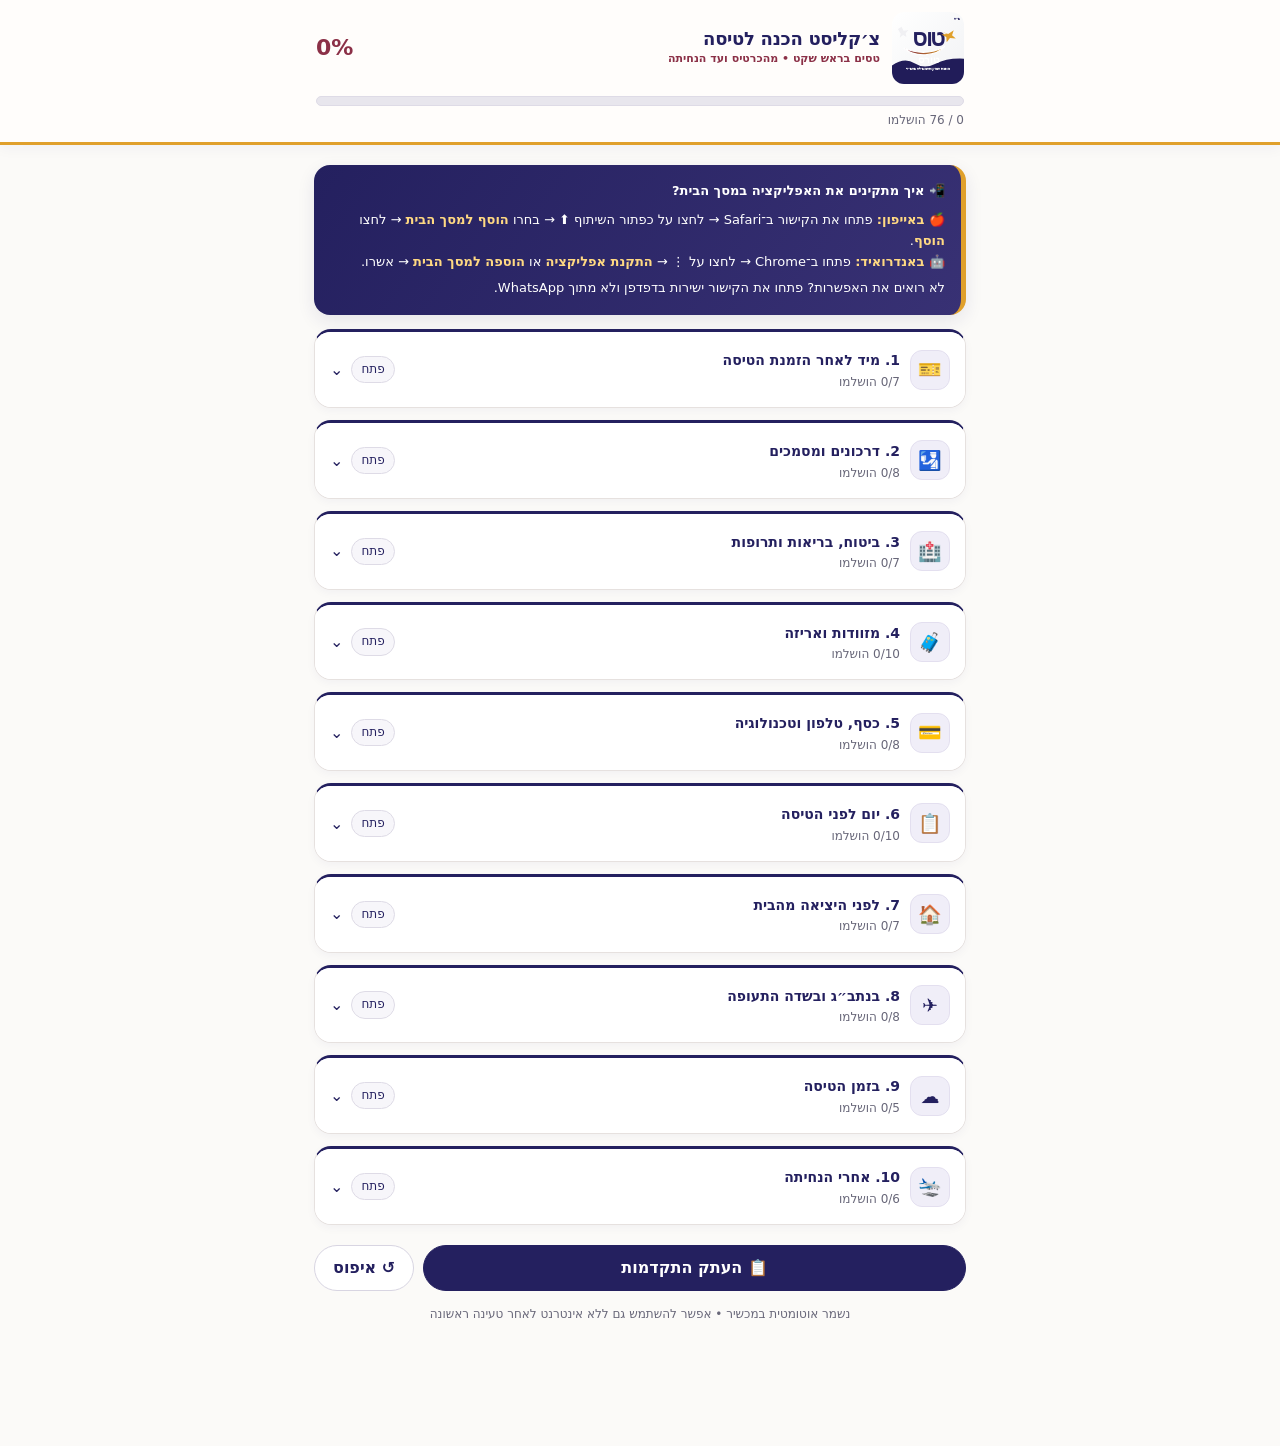
==== flight-checklist/index.html @ acd809dc "Refresh branding asset references in app header" ====
<!doctype html>
<html lang="he" dir="rtl">
<head>
<meta charset="UTF-8">
<meta name="viewport" content="width=device-width,initial-scale=1,viewport-fit=cover">
<meta name="theme-color" content="#24205f">
<meta name="apple-mobile-web-app-capable" content="yes">
<meta name="apple-mobile-web-app-title" content="צ׳קליסט טיסה">
<link rel="manifest" href="./manifest.json">
<link rel="icon" href="./icon.svg?v=4" type="image/svg+xml">
<link rel="apple-touch-icon" href="./icon.svg?v=4">
<title>צ׳קליסט הכנה לטיסה ✈️</title>
<style>:root{color-scheme:light;--navy:#24205f;--navy2:#30296f;--wine:#8b3047;--gold:#e0a02b;--paper:#fbfaf8;--white:#fff;--line:#e6e1df;--muted:#686779}
*{box-sizing:border-box;-webkit-tap-highlight-color:transparent}body{margin:0;background:var(--paper);color:var(--navy);font-family:system-ui,-apple-system,"Rubik",Arial,sans-serif;line-height:1.6}button{font:inherit;cursor:pointer}
.sticky{position:sticky;top:0;z-index:5;background:#fffdfbf2;backdrop-filter:blur(14px);border-bottom:3px solid var(--gold);box-shadow:0 3px 14px #24205f0c}
.wrap{max-width:680px;margin:auto;padding:16px 14px 110px}.top{max-width:680px;margin:auto;padding:12px 16px}
.brand{display:flex;align-items:center;gap:12px}.brandmark{width:64px;height:64px;object-fit:contain;border-radius:12px;flex-shrink:0}.brandcopy{min-width:0}.brandcopy strong{display:block;font-size:18px;line-height:1.25;font-weight:900;letter-spacing:-.3px}.brandcopy .tagline{font-size:11px;font-weight:700;color:var(--wine)}
.progress{height:10px;border-radius:99px;background:#e8e6ed;overflow:hidden;margin-top:12px;border:1px solid #dedbe6}.fill{height:100%;width:0;background:linear-gradient(90deg,var(--wine),var(--gold));transition:width .25s}
.muted{color:var(--muted);font-size:12px}.card{background:var(--white);border:1px solid var(--line);border-radius:17px;overflow:hidden;margin:0 0 12px;box-shadow:0 3px 10px #24205f0a;border-top:3px solid var(--navy)}
.head{display:flex;align-items:center;justify-content:space-between;gap:8px;width:100%;border:0;background:white;padding:15px;text-align:right;color:var(--navy)}
.section-title{display:flex;align-items:center;gap:10px}.emoji{display:grid;place-items:center;flex-shrink:0;width:40px;height:40px;border-radius:12px;background:#f0eef8;border:1px solid #e3dfef;font-size:19px;color:var(--navy)}
.badge{font-size:12px;white-space:nowrap;border:1px solid #dedbe6;background:#f7f6fa;padding:3px 9px;border-radius:99px;color:var(--navy)}.badge.done{background:#f8edda;border-color:#e7c47e;color:#684718}
.item{display:flex;align-items:flex-start;gap:12px;padding:13px 15px;border-top:1px solid #f3f0ee;background:white;cursor:pointer}.item.checked{background:#faf5f3}.item.checked .txt{text-decoration:line-through;color:#797687}
.check{width:25px;height:25px;border:2px solid #a6a2b7;border-radius:8px;display:grid;place-items:center;flex-shrink:0;color:white;margin-top:1px}.checked .check{background:var(--navy);border-color:var(--gold)}
.actions{display:flex;gap:9px;margin-top:20px}.btn{min-height:46px;border-radius:999px;border:1px solid #d8d5e2;background:white;padding:0 18px;font-weight:700;color:var(--navy)}.primary{background:var(--navy);color:white;border-color:var(--navy)}.actions .primary{flex:1}
.hint{background:linear-gradient(125deg,var(--navy),#383174);color:white;padding:16px;border-radius:16px;margin-bottom:14px;font-size:13px;border-right:5px solid var(--gold);box-shadow:0 6px 18px #24205f18}.hint b{color:#ffd982}
#toast{position:fixed;bottom:20px;left:50%;transform:translateX(-50%);background:var(--navy);color:white;padding:11px 18px;border-radius:99px;opacity:0;pointer-events:none;transition:opacity .2s;z-index:30;max-width:90vw}
.modal{display:none;position:fixed;inset:0;z-index:20;background:#17143e77;align-items:center;justify-content:center;padding:20px}.modal>div{background:white;border-radius:20px;padding:22px;width:100%;max-width:350px;color:var(--navy)}
@media(min-width:600px){.wrap{padding-top:20px}.brandmark{width:72px;height:72px}}</style>
</head>
<body>
<header class="sticky"><div class="top">
<div style="display:flex;align-items:center;justify-content:space-between;gap:12px"><div class="brand"><img class="brandmark" src="./icon.svg?v=4" alt="לוגו טוס טורס"><div class="brandcopy"><strong>צ׳קליסט הכנה לטיסה</strong><div class="tagline">טסים בראש שקט • מהכרטיס ועד הנחיתה</div></div></div><strong id="percent" style="font-size:22px;color:var(--wine)">0%</strong></div>
<div class="progress"><div id="fill" class="fill"></div></div><div id="count" class="muted" style="margin-top:5px">0 / 76 הושלמו</div>
</div></header>
<main class="wrap">
<div id="installHint" class="hint"><strong>📲 איך מתקינים את האפליקציה במסך הבית?</strong><div style="margin-top:8px"><b>🍎 באייפון:</b> פתחו את הקישור ב־Safari → לחצו על כפתור השיתוף ⬆️ → בחרו <b>הוסף למסך הבית</b> → לחצו <b>הוסף</b>.<br><b>🤖 באנדרואיד:</b> פתחו ב־Chrome → לחצו על ⋮ → <b>התקנת אפליקציה</b> או <b>הוספה למסך הבית</b> → אשרו.<br><span style="display:block;margin-top:6px">לא רואים את האפשרות? פתחו את הקישור ישירות בדפדפן ולא מתוך WhatsApp.</span></div></div>
<div id="list"></div>
<div class="actions"><button class="btn primary" id="share">📋 העתק התקדמות</button><button class="btn" id="reset">↺ איפוס</button></div>
<p class="muted" style="text-align:center;margin-top:14px">נשמר אוטומטית במכשיר • אפשר להשתמש גם ללא אינטרנט לאחר טעינה ראשונה</p>
</main>
<div id="resetModal" class="modal"><div><div style="font-size:22px">🗑️</div><strong style="font-size:18px">לאפס את כל הצ׳קליסט?</strong><p class="muted">כל הסימונים יימחקו מהמכשיר הזה.</p><div class="actions"><button class="btn" id="confirmReset" style="flex:1;background:#fee2e2">כן, אפס הכל</button><button class="btn" id="cancelReset" style="flex:1">ביטול</button></div></div></div>
<div id="celebrate" class="modal"><div style="text-align:center"><div style="font-size:44px">🛫</div><strong style="font-size:22px">מוכנים להמראה! ✈️</strong><p>סיימתם את כל המשימות!</p><button class="btn primary" id="closeCelebrate" style="width:100%">יאללה טסים!</button></div></div>
<div id="toast" role="status" aria-live="polite"></div>
<script>
const SECTIONS=[
{t:"מיד לאחר הזמנת הטיסה",icon:"🎫",items:["לשמור את אישור הזמנת הטיסה","לבדוק תאריך, שעות יציאה וחזרה","לבדוק שהשם בכרטיס זהה לשם בדרכון","לשמור מספר הזמנה ופרטי חברת התעופה","לבדוק אם הטיסה ישירה או עם קונקשן","להזמין מלון ולשמור את אישור ההזמנה","לתכנן הגעה לשדה התעופה וחזרה ממנו"]},
{t:"דרכונים ומסמכים",icon:"🛂",items:["לבדוק שלכל נוסע יש דרכון בתוקף","לבדוק את תוקף הדרכון הנדרש במדינת היעד","לבדוק צורך בוויזה או באישור כניסה אלקטרוני","לבדוק דרישות כניסה ומסמכים מיוחדים במדינת היעד","לצלם את הדרכונים ולשמור עותק מאובטח","לשמור כרטיסי טיסה וכרטיסי עלייה למטוס","לשמור אישורי מלון, העברות וכרטיסים לאטרקציות","להכין מסמכים נדרשים לילדים אם רלוונטי"]},
{t:"ביטוח, בריאות ותרופות",icon:"🏥",items:["לרכוש ביטוח נסיעות מתאים לכל הנוסעים","לבדוק כיסוי רפואי, כבודה וביטול או קיצור נסיעה","לבדוק צורך בחיסונים או בהיערכות רפואית מיוחדת","לארוז תרופות קבועות בכבודת היד","לבדוק אם מותר להכניס את התרופות למדינת היעד","להצטייד במרשמים או במסמכים רפואיים לפי הצורך","לשמור את מספר מוקד החירום של חברת הביטוח"]},
{t:"מזוודות ואריזה",icon:"🧳",items:["לבדוק את משקל וגודל המזוודה המותר","לבדוק אם הכרטיס כולל מזוודה לבטן המטוס","לבדוק את מגבלות כבודת היד והתיק האישי","לארוז בגדים לפי מזג האוויר ומשך השהייה","לארוז נעליים, לבנים ובגדי שינה","לארוז כלי רחצה ומוצרי היגיינה","לארוז מטען לטלפון ולמכשירים נוספים","לבדוק מגבלות על נוזלים וחפצים אסורים בכבודת היד","לשים תג זיהוי על המזוודה","להשאיר מקום לקניות ולמזכרות"]},
{t:"כסף, טלפון וטכנולוגיה",icon:"💳",items:["לוודא שכרטיס האשראי מתאים לשימוש בחו״ל","לבדוק עמלות משיכת מזומן והמרת מטבע","להכין מעט מזומן במטבע המתאים","להפעיל חבילת גלישה או eSIM לפי הצורך","להוריד מפות ומסמכים לשימוש ללא אינטרנט","לשמור כתובות ומספרי טלפון חשובים","לבדוק צורך במתאם חשמל","לבדוק שהטלפון והסוללה הניידת טעונים"]},
{t:"יום לפני הטיסה",icon:"📋",items:["לבצע צ׳ק-אין באינטרנט אם אפשר","לבחור מושבים ולבדוק הקצאת מושבים למשפחה","להוריד או להדפיס כרטיסי עלייה למטוס","לבדוק שוב את שעת הטיסה והטרמינל","לבדוק עדכונים והודעות מחברת התעופה","לשקול ולסגור את המזוודות","להכין תיק יד עם דרכונים, כסף, תרופות ומטען","להזמין מונית או לוודא הסעה וחניה","להטעין את כל המכשירים","לבדוק את מזג האוויר ביעד"]},
{t:"לפני היציאה מהבית",icon:"🏠",items:["לוודא שכל הדרכונים נמצאים בתיק היד","לוודא שהטלפונים והארנקים איתכם","לכבות מכשירים מיותרים ולבדוק חלונות ודלתות","לבדוק מים, חשמל ומכשירים לפי הצורך","לסדר אוכל מתכלה ואשפה","לוודא שיש מי שיטפל בדואר, בצמחים או בבעלי חיים","לצאת בזמן עם מרווח לעומסי תנועה"]},
{t:"בנתב״ג ובשדה התעופה",icon:"✈️",items:["להגיע בזמן בהתאם להנחיות השדה וחברת התעופה","לעבור את הבידוק הביטחוני","למסור מזוודות ולקבל אישור מסירה","לעבור ביקורת דרכונים לפי הצורך","לעבור בידוק ביטחוני ולבדוק שלא נשכח דבר במגשים","לבדוק את מספר השער ושעת העלייה למטוס","להיות ליד השער בזמן","לוודא שהדרכון וכרטיס העלייה למטוס זמינים"]},
{t:"בזמן הטיסה",icon:"☁️",items:["לשמור את הדרכון והמסמכים במקום בטוח","לשתות מים ולהתארגן לטיסה נוחה","לשמור על התרופות הנחוצות בהישג יד","לבדוק פרטי הגעה והסעה ביעד","לבדוק את כללי המכס והצהרת המוצרים אם רלוונטי"]},
{t:"אחרי הנחיתה",icon:"🛬",items:["לעבור ביקורת גבולות","לאסוף את המזוודות ולבדוק שלא הוחלפו","לעבור במכס ולדווח לפי הדרישות","להפעיל את חבילת הגלישה המקומית","ליצור קשר עם הנהג או עם מקום הלינה","לשמור קבלות ומסמכים חשובים עד סוף הנסיעה"]}
];
const KEY='flight-checklist-v1';
let state={checked:{},open:{}};
try{const old=JSON.parse(localStorage.getItem(KEY)||'null');if(old&&typeof old==='object')state={checked:old.checked||{},open:old.open||{}}}catch{}
const total=()=>SECTIONS.reduce((n,s)=>n+s.items.length,0);
const done=()=>Object.values(state.checked).filter(Boolean).length;
function save(){try{localStorage.setItem(KEY,JSON.stringify(state))}catch{}}
function toast(s){const el=document.getElementById('toast');el.textContent=s;el.style.opacity='1';clearTimeout(toast.timer);toast.timer=setTimeout(()=>el.style.opacity='0',2600)}
function update(){const n=done(),p=Math.round(n/total()*100);document.getElementById('percent').textContent=p+'%';document.getElementById('fill').style.width=p+'%';document.getElementById('count').textContent=n+' / '+total()+' הושלמו';}
function render(){const root=document.getElementById('list');root.replaceChildren();SECTIONS.forEach((s,si)=>{const n=s.items.filter((_,ii)=>state.checked[si+'-'+ii]).length,complete=n===s.items.length,open=!!state.open[si];const card=document.createElement('section');card.className='card';const head=document.createElement('button');head.className='head';head.setAttribute('aria-expanded',String(open));const left=document.createElement('div');left.className='section-title';const emoji=document.createElement('div');emoji.className='emoji';emoji.textContent=complete?'✓':s.icon;if(complete){emoji.style.background='#dcfce7';emoji.style.color='#166534'}const title=document.createElement('div');const t=document.createElement('strong');t.style.fontSize='14px';t.textContent=(si+1)+'. '+s.t;const sub=document.createElement('div');sub.className='muted';sub.textContent=n+'/'+s.items.length+' הושלמו';title.append(t,sub);left.append(emoji,title);const right=document.createElement('div');right.style.display='flex';right.style.alignItems='center';right.style.gap='8px';const badge=document.createElement('span');badge.className='badge'+(complete?' done':'');badge.textContent=complete?'הושלם ✓':n?n+'/'+s.items.length:'פתח';const arrow=document.createElement('span');arrow.textContent=open?'⌃':'⌄';right.append(badge,arrow);head.append(left,right);head.addEventListener('click',()=>{state.open[si]=!state.open[si];save();render()});card.append(head);if(open){s.items.forEach((txt,ii)=>{const key=si+'-'+ii,checked=!!state.checked[key];const label=document.createElement('label');label.className='item'+(checked?' checked':'');const box=document.createElement('span');box.className='check';box.textContent=checked?'✓':'';const span=document.createElement('span');span.className='txt';span.style.fontSize='14.5px';span.textContent=txt;label.append(box,span);label.addEventListener('click',e=>{e.preventDefault();state.checked[key]=!state.checked[key];save();render();update();if(done()===total()){document.getElementById('celebrate').style.display='flex'}});card.append(label)})}root.append(card)});update()}
document.getElementById('reset').addEventListener('click',()=>document.getElementById('resetModal').style.display='flex');
document.getElementById('cancelReset').addEventListener('click',()=>document.getElementById('resetModal').style.display='none');
document.getElementById('confirmReset').addEventListener('click',()=>{state={checked:{},open:{}};save();render();document.getElementById('resetModal').style.display='none';toast('הצ׳קליסט אופס')});
document.getElementById('closeCelebrate').addEventListener('click',()=>document.getElementById('celebrate').style.display='none');
document.getElementById('share').addEventListener('click',async()=>{let text='✈️ צ׳קליסט טיסה: '+Math.round(done()/total()*100)+'% הושלם ('+done()+'/'+total()+')\n\n';SECTIONS.forEach((s,si)=>{const n=s.items.filter((_,ii)=>state.checked[si+'-'+ii]).length;text+=s.icon+' '+s.t+': '+n+'/'+s.items.length+'\n'});try{if(navigator.share){await navigator.share({title:'התקדמות צ׳קליסט טיסה',text});return}await navigator.clipboard.writeText(text);toast('ההתקדמות הועתקה 📋')}catch{const ta=document.createElement('textarea');ta.value=text;document.body.append(ta);ta.select();try{document.execCommand('copy');toast('ההתקדמות הועתקה 📋')}catch{prompt('העתיקו את ההתקדמות:',text)}ta.remove()}});
if('serviceWorker' in navigator && location.protocol.startsWith('http'))window.addEventListener('load',()=>navigator.serviceWorker.register('./sw.js').catch(()=>{}));
document.getElementById('installHint').style.display=window.matchMedia('(display-mode: standalone)').matches?'none':'block';
render();
</script>
</body></html>
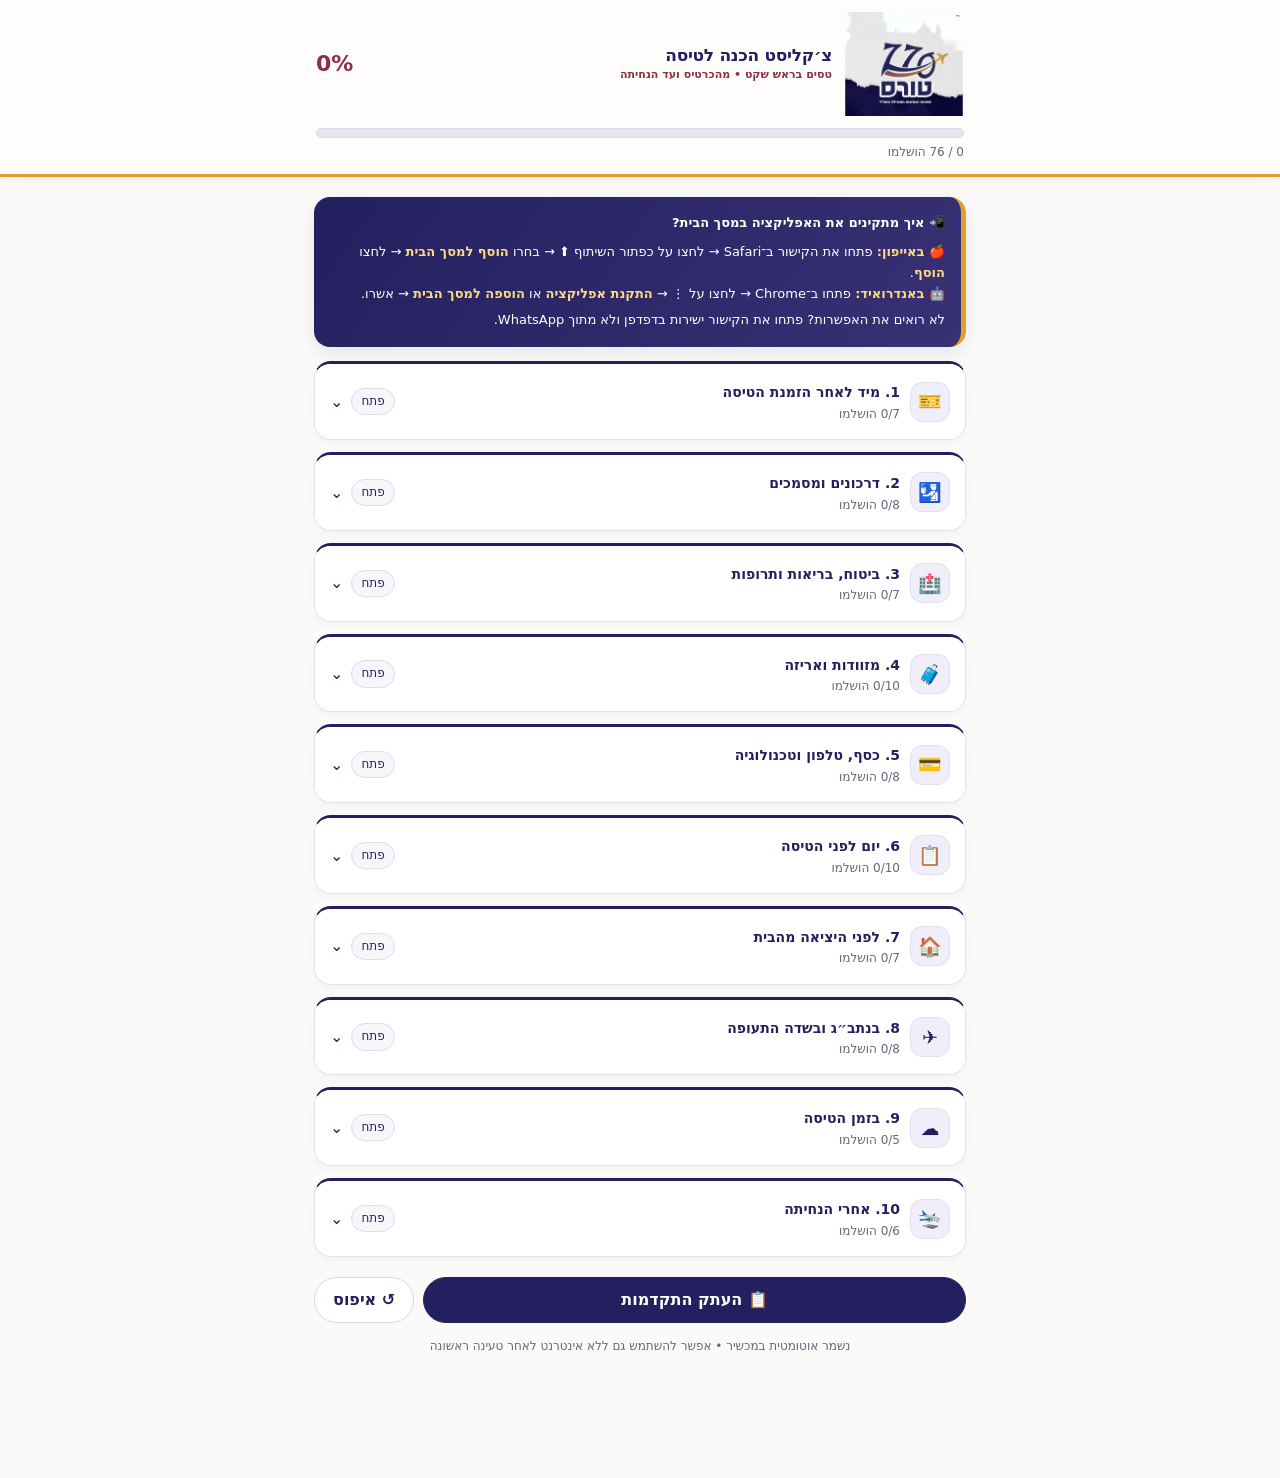
==== commit ba85065a: "Feature original 770 Tours logo prominently in clean app header" ====
--- a/flight-checklist/index.html
+++ b/flight-checklist/index.html
@@ -14,7 +14,7 @@
 *{box-sizing:border-box;-webkit-tap-highlight-color:transparent}body{margin:0;background:var(--paper);color:var(--navy);font-family:system-ui,-apple-system,"Rubik",Arial,sans-serif;line-height:1.6}button{font:inherit;cursor:pointer}
 .sticky{position:sticky;top:0;z-index:5;background:#fffdfbf2;backdrop-filter:blur(14px);border-bottom:3px solid var(--gold);box-shadow:0 3px 14px #24205f0c}
 .wrap{max-width:680px;margin:auto;padding:16px 14px 110px}.top{max-width:680px;margin:auto;padding:12px 16px}
-.brand{display:flex;align-items:center;gap:12px}.brandmark{width:64px;height:64px;object-fit:contain;border-radius:12px;flex-shrink:0}.brandcopy{min-width:0}.brandcopy strong{display:block;font-size:18px;line-height:1.25;font-weight:900;letter-spacing:-.3px}.brandcopy .tagline{font-size:11px;font-weight:700;color:var(--wine)}
+.brand{display:flex;align-items:center;gap:12px}.brandmark{width:108px;height:96px;object-fit:contain;border-radius:0;flex-shrink:0}.brandcopy{min-width:0}.brandcopy strong{display:block;font-size:17px;line-height:1.25;font-weight:850;letter-spacing:-.3px}.brandcopy .tagline{font-size:11px;font-weight:700;color:var(--wine)}
 .progress{height:10px;border-radius:99px;background:#e8e6ed;overflow:hidden;margin-top:12px;border:1px solid #dedbe6}.fill{height:100%;width:0;background:linear-gradient(90deg,var(--wine),var(--gold));transition:width .25s}
 .muted{color:var(--muted);font-size:12px}.card{background:var(--white);border:1px solid var(--line);border-radius:17px;overflow:hidden;margin:0 0 12px;box-shadow:0 3px 10px #24205f0a;border-top:3px solid var(--navy)}
 .head{display:flex;align-items:center;justify-content:space-between;gap:8px;width:100%;border:0;background:white;padding:15px;text-align:right;color:var(--navy)}
@@ -26,11 +26,11 @@
 .hint{background:linear-gradient(125deg,var(--navy),#383174);color:white;padding:16px;border-radius:16px;margin-bottom:14px;font-size:13px;border-right:5px solid var(--gold);box-shadow:0 6px 18px #24205f18}.hint b{color:#ffd982}
 #toast{position:fixed;bottom:20px;left:50%;transform:translateX(-50%);background:var(--navy);color:white;padding:11px 18px;border-radius:99px;opacity:0;pointer-events:none;transition:opacity .2s;z-index:30;max-width:90vw}
 .modal{display:none;position:fixed;inset:0;z-index:20;background:#17143e77;align-items:center;justify-content:center;padding:20px}.modal>div{background:white;border-radius:20px;padding:22px;width:100%;max-width:350px;color:var(--navy)}
-@media(min-width:600px){.wrap{padding-top:20px}.brandmark{width:72px;height:72px}}</style>
+@media(min-width:600px){.wrap{padding-top:20px}.brandmark{width:120px;height:104px}}</style>
 </head>
 <body>
 <header class="sticky"><div class="top">
-<div style="display:flex;align-items:center;justify-content:space-between;gap:12px"><div class="brand"><img class="brandmark" src="./icon.svg?v=4" alt="לוגו טוס טורס"><div class="brandcopy"><strong>צ׳קליסט הכנה לטיסה</strong><div class="tagline">טסים בראש שקט • מהכרטיס ועד הנחיתה</div></div></div><strong id="percent" style="font-size:22px;color:var(--wine)">0%</strong></div>
+<div style="display:flex;align-items:center;justify-content:space-between;gap:12px"><div class="brand"><img class="brandmark" src="./icon.svg?v=5" alt="לוגו טוס טורס"><div class="brandcopy"><strong>צ׳קליסט הכנה לטיסה</strong><div class="tagline">טסים בראש שקט • מהכרטיס ועד הנחיתה</div></div></div><strong id="percent" style="font-size:22px;color:var(--wine)">0%</strong></div>
 <div class="progress"><div id="fill" class="fill"></div></div><div id="count" class="muted" style="margin-top:5px">0 / 76 הושלמו</div>
 </div></header>
 <main class="wrap">
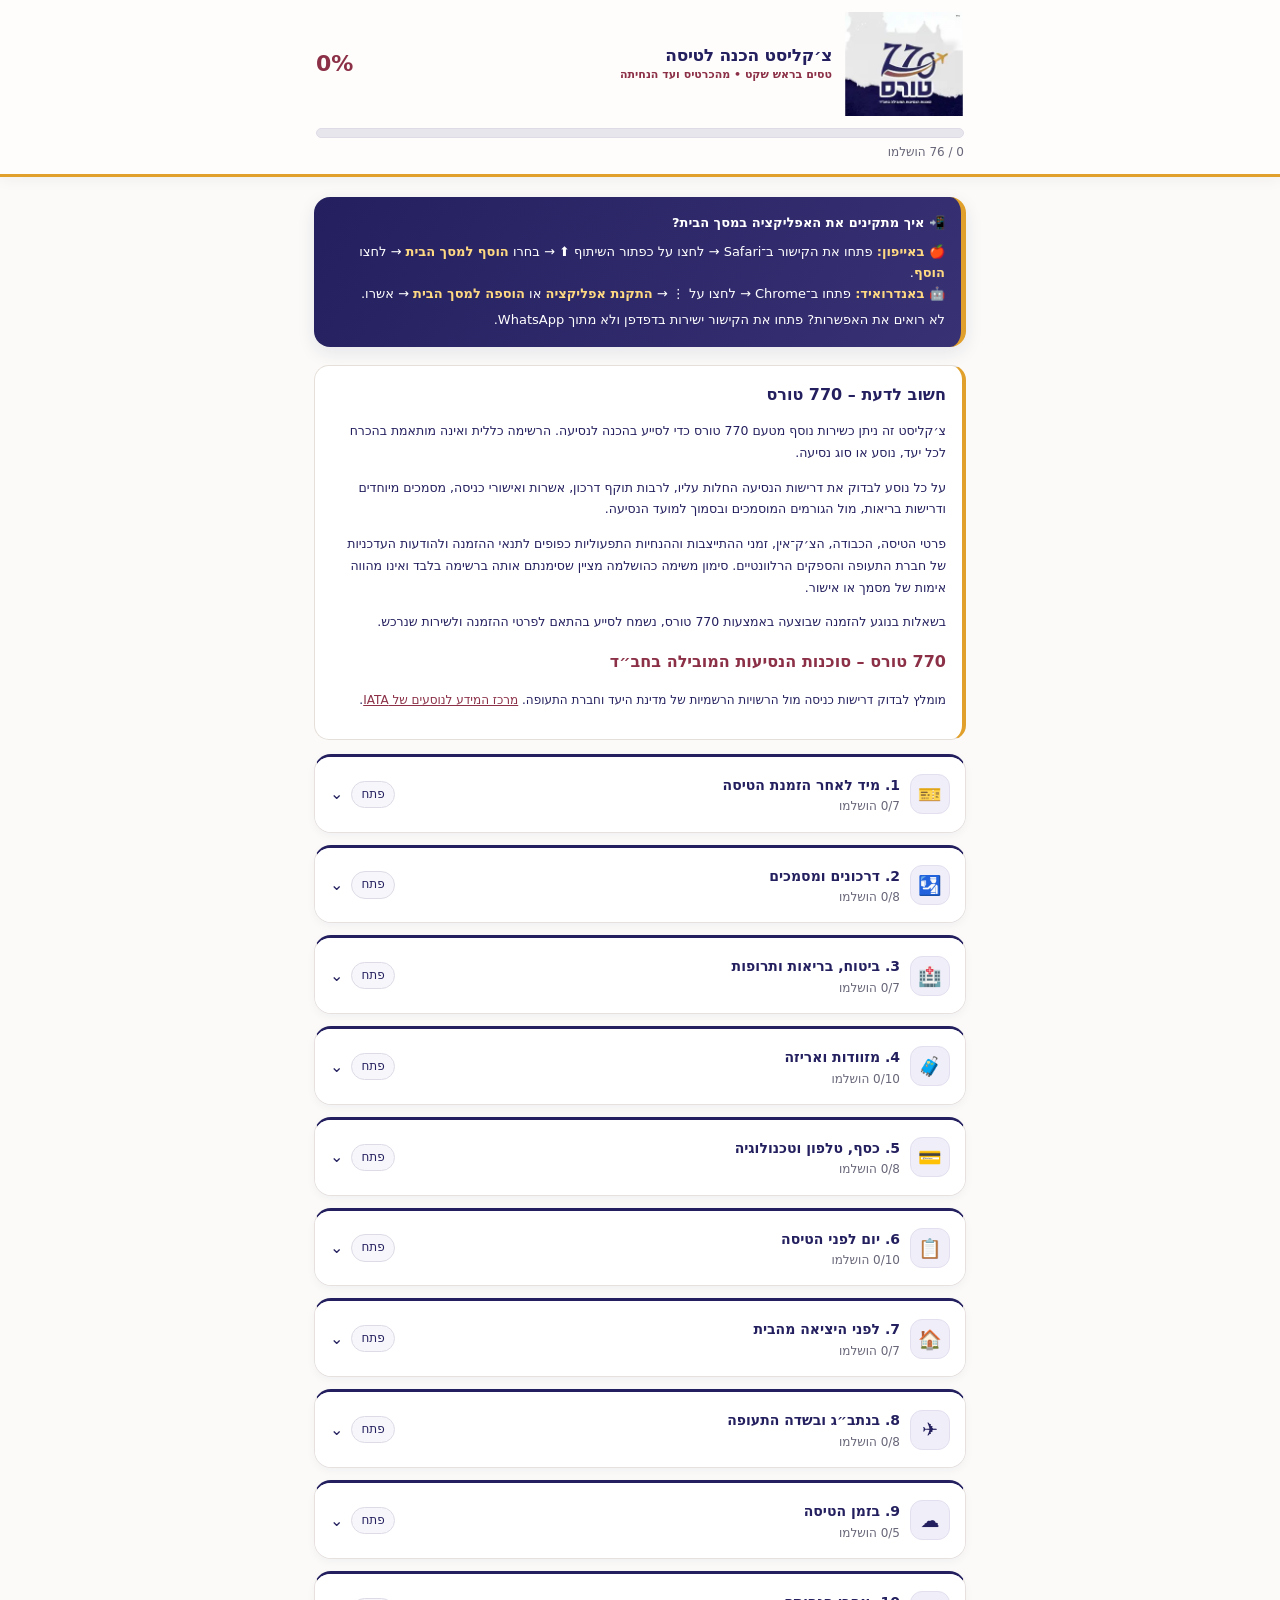
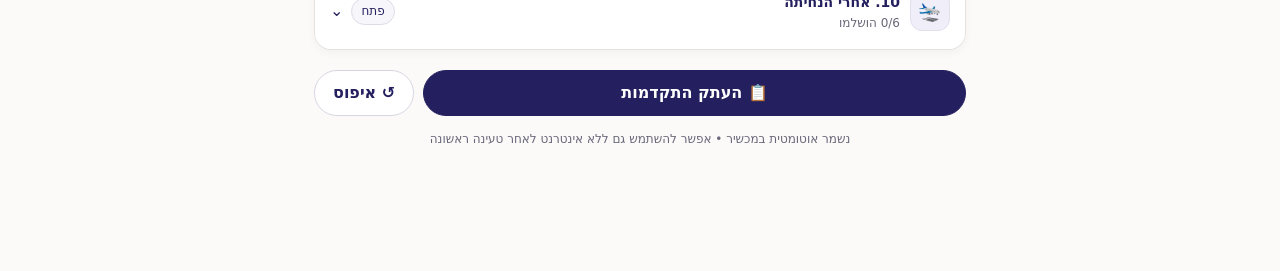
==== commit ab843d3c: "Add customer travel disclaimer for 770 Tours" ====
--- a/flight-checklist/index.html
+++ b/flight-checklist/index.html
@@ -35,7 +35,7 @@
 </div></header>
 <main class="wrap">
 <div id="installHint" class="hint"><strong>📲 איך מתקינים את האפליקציה במסך הבית?</strong><div style="margin-top:8px"><b>🍎 באייפון:</b> פתחו את הקישור ב־Safari → לחצו על כפתור השיתוף ⬆️ → בחרו <b>הוסף למסך הבית</b> → לחצו <b>הוסף</b>.<br><b>🤖 באנדרואיד:</b> פתחו ב־Chrome → לחצו על ⋮ → <b>התקנת אפליקציה</b> או <b>הוספה למסך הבית</b> → אשרו.<br><span style="display:block;margin-top:6px">לא רואים את האפשרות? פתחו את הקישור ישירות בדפדפן ולא מתוך WhatsApp.</span></div></div>
-<div id="list"></div>
+<section style="background:#fff;border:1px solid #e5dfd9;border-right:4px solid #e0a02b;border-radius:15px;padding:16px;margin:18px 0 14px;color:#24205f"><h2 style="font-size:16px;margin:0 0 8px">חשוב לדעת – 770 טורס</h2><p style="font-size:12.5px;line-height:1.75">צ׳קליסט זה ניתן כשירות נוסף מטעם 770 טורס כדי לסייע בהכנה לנסיעה. הרשימה כללית ואינה מותאמת בהכרח לכל יעד, נוסע או סוג נסיעה.</p><p style="font-size:12.5px;line-height:1.75">על כל נוסע לבדוק את דרישות הנסיעה החלות עליו, לרבות תוקף דרכון, אשרות ואישורי כניסה, מסמכים מיוחדים ודרישות בריאות, מול הגורמים המוסמכים ובסמוך למועד הנסיעה.</p><p style="font-size:12.5px;line-height:1.75">פרטי הטיסה, הכבודה, הצ׳ק־אין, זמני ההתייצבות וההנחיות התפעוליות כפופים לתנאי ההזמנה ולהודעות העדכניות של חברת התעופה והספקים הרלוונטיים. סימון משימה כהושלמה מציין שסימנתם אותה ברשימה בלבד ואינו מהווה אימות של מסמך או אישור.</p><p style="font-size:12.5px;line-height:1.75">בשאלות בנוגע להזמנה שבוצעה באמצעות 770 טורס, נשמח לסייע בהתאם לפרטי ההזמנה ולשירות שנרכש.</p><p style="font-weight:800;color:#8b3047">770 טורס – סוכנות הנסיעות המובילה בחב״ד</p><p style="font-size:12px;line-height:1.7">מומלץ לבדוק דרישות כניסה מול הרשויות הרשמיות של מדינת היעד וחברת התעופה. <a href="https://www.iata.org/en/travel-centre/" target="_blank" rel="noopener noreferrer" style="color:#8b3047">מרכז המידע לנוסעים של IATA</a>.</p></section><div id="list"></div>
 <div class="actions"><button class="btn primary" id="share">📋 העתק התקדמות</button><button class="btn" id="reset">↺ איפוס</button></div>
 <p class="muted" style="text-align:center;margin-top:14px">נשמר אוטומטית במכשיר • אפשר להשתמש גם ללא אינטרנט לאחר טעינה ראשונה</p>
 </main>
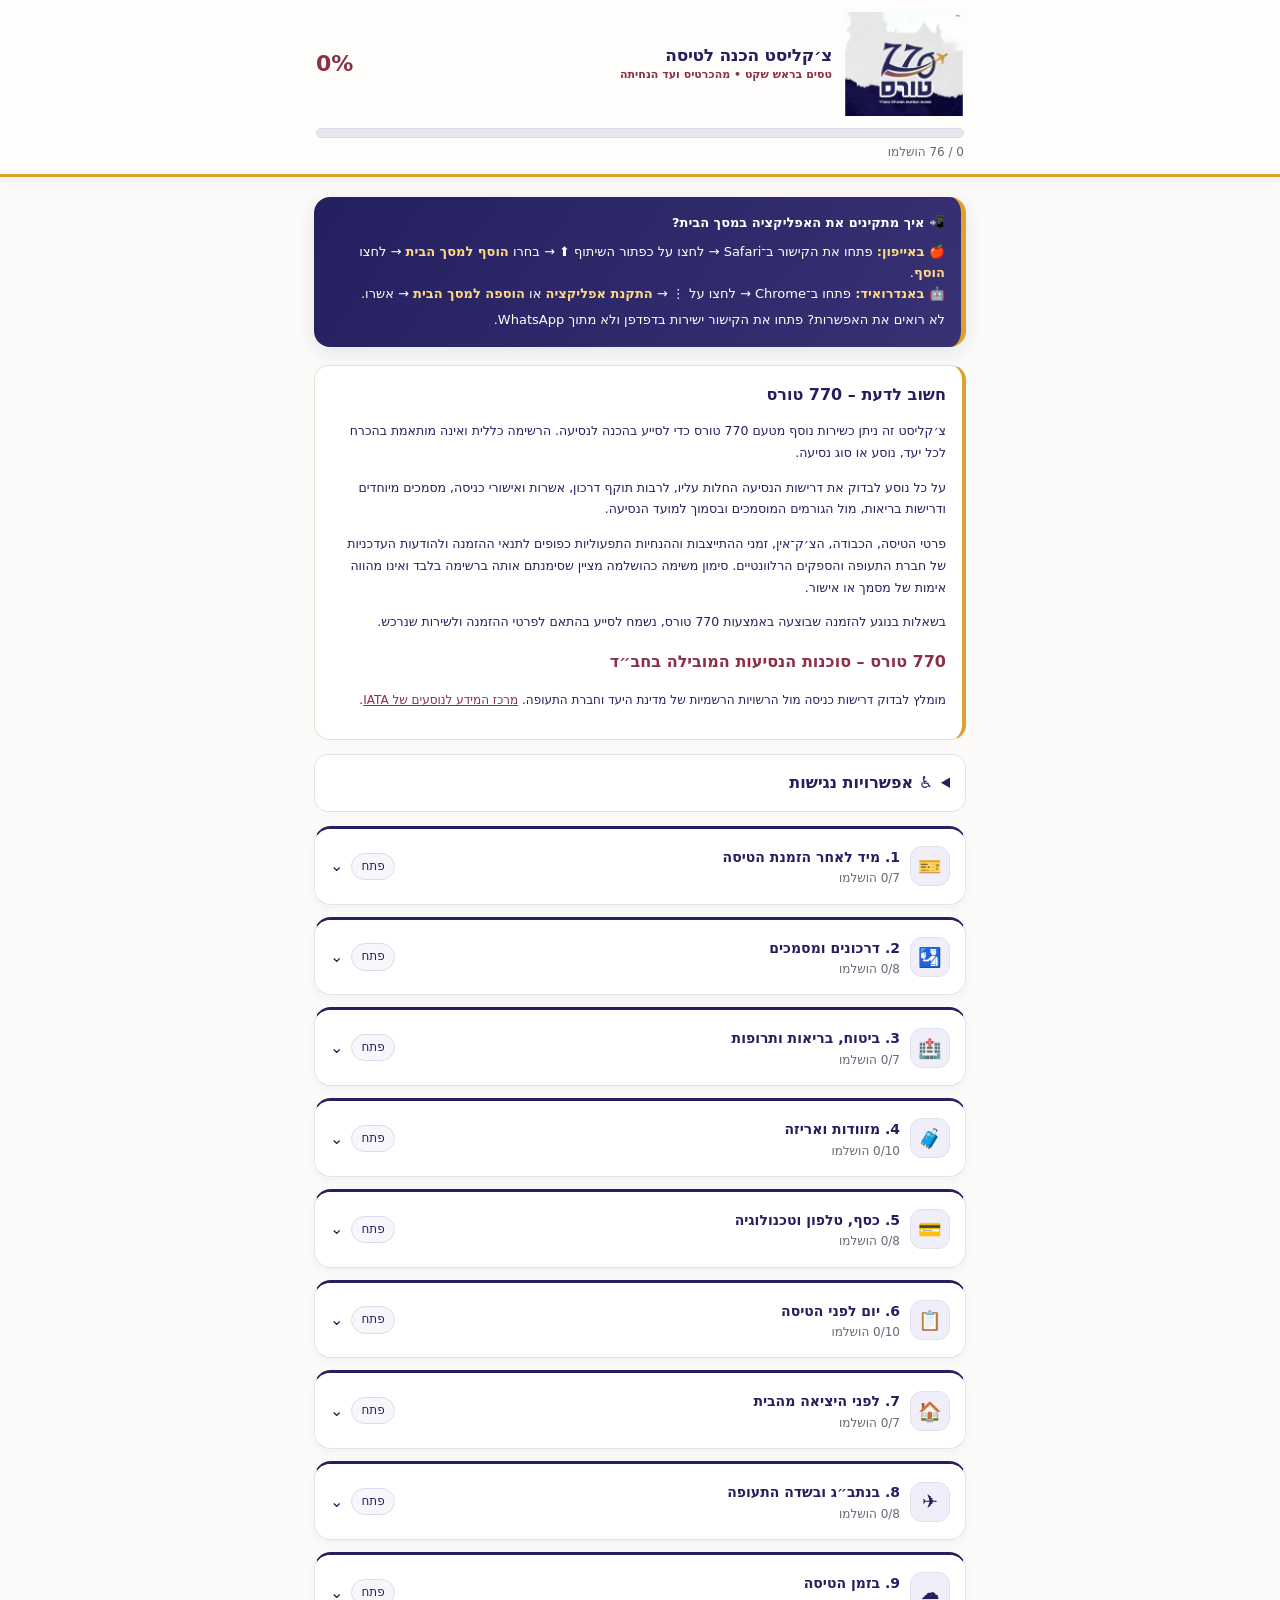
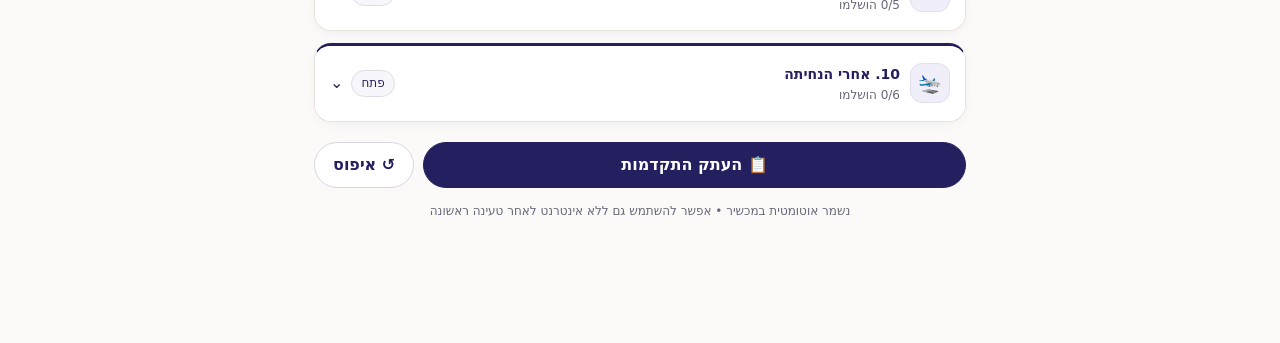
==== commit 27a03db8: "Add built-in accessibility display controls" ====
--- a/flight-checklist/index.html
+++ b/flight-checklist/index.html
@@ -7,8 +7,8 @@
 <meta name="apple-mobile-web-app-capable" content="yes">
 <meta name="apple-mobile-web-app-title" content="צ׳קליסט טיסה">
 <link rel="manifest" href="./manifest.json">
-<link rel="icon" href="./icon.svg?v=4" type="image/svg+xml">
-<link rel="apple-touch-icon" href="./icon.svg?v=4">
+<link rel="icon" href="./icon.svg?v=6" type="image/svg+xml">
+<link rel="apple-touch-icon" href="./icon.svg?v=6">
 <title>צ׳קליסט הכנה לטיסה ✈️</title>
 <style>:root{color-scheme:light;--navy:#24205f;--navy2:#30296f;--wine:#8b3047;--gold:#e0a02b;--paper:#fbfaf8;--white:#fff;--line:#e6e1df;--muted:#686779}
 *{box-sizing:border-box;-webkit-tap-highlight-color:transparent}body{margin:0;background:var(--paper);color:var(--navy);font-family:system-ui,-apple-system,"Rubik",Arial,sans-serif;line-height:1.6}button{font:inherit;cursor:pointer}
@@ -16,6 +16,7 @@
 .wrap{max-width:680px;margin:auto;padding:16px 14px 110px}.top{max-width:680px;margin:auto;padding:12px 16px}
 .brand{display:flex;align-items:center;gap:12px}.brandmark{width:108px;height:96px;object-fit:contain;border-radius:0;flex-shrink:0}.brandcopy{min-width:0}.brandcopy strong{display:block;font-size:17px;line-height:1.25;font-weight:850;letter-spacing:-.3px}.brandcopy .tagline{font-size:11px;font-weight:700;color:var(--wine)}
 .progress{height:10px;border-radius:99px;background:#e8e6ed;overflow:hidden;margin-top:12px;border:1px solid #dedbe6}.fill{height:100%;width:0;background:linear-gradient(90deg,var(--wine),var(--gold));transition:width .25s}
+.accessibility{margin:14px 0;padding:12px;border:1px solid var(--line);border-radius:14px;background:#fff}.accessibility summary{font-weight:800;color:var(--navy);cursor:pointer;padding:3px;min-height:32px}.a11y-controls{display:flex;flex-wrap:wrap;gap:8px;margin-top:10px}.a11y-btn{min-height:42px;padding:7px 12px;border:1px solid #b8b5c7;border-radius:10px;background:#fff;color:#24205f;font-weight:700}.a11y-btn:focus-visible,button:focus-visible,a:focus-visible,summary:focus-visible{outline:3px solid #a34a00;outline-offset:3px}.a11y-status{font-size:12px;margin-top:8px;color:var(--muted)}body.a11y-large{font-size:1.12em}body.a11y-large .item .txt{font-size:1.08em!important}body.a11y-large .muted,body.a11y-large .disclaimer p{font-size:1em!important}body.a11y-contrast{--navy:#000;--navy2:#000;--wine:#700020;--gold:#ffd600;--paper:#fff;--line:#555;--muted:#333}body.a11y-contrast .card,body.a11y-contrast .item,body.a11y-contrast .head,body.a11y-contrast .accessibility,body.a11y-contrast .disclaimer{border-color:#333}body.a11y-links a{text-decoration:underline!important;text-decoration-thickness:2px!important}body.a11y-motion *,body.a11y-motion *::before,body.a11y-motion *::after{animation:none!important;transition:none!important;scroll-behavior:auto!important}@media(prefers-reduced-motion:reduce){*,*::before,*::after{scroll-behavior:auto!important;transition:none!important;animation:none!important}}
 .muted{color:var(--muted);font-size:12px}.card{background:var(--white);border:1px solid var(--line);border-radius:17px;overflow:hidden;margin:0 0 12px;box-shadow:0 3px 10px #24205f0a;border-top:3px solid var(--navy)}
 .head{display:flex;align-items:center;justify-content:space-between;gap:8px;width:100%;border:0;background:white;padding:15px;text-align:right;color:var(--navy)}
 .section-title{display:flex;align-items:center;gap:10px}.emoji{display:grid;place-items:center;flex-shrink:0;width:40px;height:40px;border-radius:12px;background:#f0eef8;border:1px solid #e3dfef;font-size:19px;color:var(--navy)}
@@ -30,12 +31,12 @@
 </head>
 <body>
 <header class="sticky"><div class="top">
-<div style="display:flex;align-items:center;justify-content:space-between;gap:12px"><div class="brand"><img class="brandmark" src="./icon.svg?v=5" alt="לוגו טוס טורס"><div class="brandcopy"><strong>צ׳קליסט הכנה לטיסה</strong><div class="tagline">טסים בראש שקט • מהכרטיס ועד הנחיתה</div></div></div><strong id="percent" style="font-size:22px;color:var(--wine)">0%</strong></div>
+<div style="display:flex;align-items:center;justify-content:space-between;gap:12px"><div class="brand"><img class="brandmark" src="./icon.svg?v=6" alt="לוגו טוס טורס"><div class="brandcopy"><strong>צ׳קליסט הכנה לטיסה</strong><div class="tagline">טסים בראש שקט • מהכרטיס ועד הנחיתה</div></div></div><strong id="percent" style="font-size:22px;color:var(--wine)">0%</strong></div>
 <div class="progress"><div id="fill" class="fill"></div></div><div id="count" class="muted" style="margin-top:5px">0 / 76 הושלמו</div>
 </div></header>
 <main class="wrap">
 <div id="installHint" class="hint"><strong>📲 איך מתקינים את האפליקציה במסך הבית?</strong><div style="margin-top:8px"><b>🍎 באייפון:</b> פתחו את הקישור ב־Safari → לחצו על כפתור השיתוף ⬆️ → בחרו <b>הוסף למסך הבית</b> → לחצו <b>הוסף</b>.<br><b>🤖 באנדרואיד:</b> פתחו ב־Chrome → לחצו על ⋮ → <b>התקנת אפליקציה</b> או <b>הוספה למסך הבית</b> → אשרו.<br><span style="display:block;margin-top:6px">לא רואים את האפשרות? פתחו את הקישור ישירות בדפדפן ולא מתוך WhatsApp.</span></div></div>
-<section style="background:#fff;border:1px solid #e5dfd9;border-right:4px solid #e0a02b;border-radius:15px;padding:16px;margin:18px 0 14px;color:#24205f"><h2 style="font-size:16px;margin:0 0 8px">חשוב לדעת – 770 טורס</h2><p style="font-size:12.5px;line-height:1.75">צ׳קליסט זה ניתן כשירות נוסף מטעם 770 טורס כדי לסייע בהכנה לנסיעה. הרשימה כללית ואינה מותאמת בהכרח לכל יעד, נוסע או סוג נסיעה.</p><p style="font-size:12.5px;line-height:1.75">על כל נוסע לבדוק את דרישות הנסיעה החלות עליו, לרבות תוקף דרכון, אשרות ואישורי כניסה, מסמכים מיוחדים ודרישות בריאות, מול הגורמים המוסמכים ובסמוך למועד הנסיעה.</p><p style="font-size:12.5px;line-height:1.75">פרטי הטיסה, הכבודה, הצ׳ק־אין, זמני ההתייצבות וההנחיות התפעוליות כפופים לתנאי ההזמנה ולהודעות העדכניות של חברת התעופה והספקים הרלוונטיים. סימון משימה כהושלמה מציין שסימנתם אותה ברשימה בלבד ואינו מהווה אימות של מסמך או אישור.</p><p style="font-size:12.5px;line-height:1.75">בשאלות בנוגע להזמנה שבוצעה באמצעות 770 טורס, נשמח לסייע בהתאם לפרטי ההזמנה ולשירות שנרכש.</p><p style="font-weight:800;color:#8b3047">770 טורס – סוכנות הנסיעות המובילה בחב״ד</p><p style="font-size:12px;line-height:1.7">מומלץ לבדוק דרישות כניסה מול הרשויות הרשמיות של מדינת היעד וחברת התעופה. <a href="https://www.iata.org/en/travel-centre/" target="_blank" rel="noopener noreferrer" style="color:#8b3047">מרכז המידע לנוסעים של IATA</a>.</p></section><div id="list"></div>
+<section style="background:#fff;border:1px solid #e5dfd9;border-right:4px solid #e0a02b;border-radius:15px;padding:16px;margin:18px 0 14px;color:#24205f"><h2 style="font-size:16px;margin:0 0 8px">חשוב לדעת – 770 טורס</h2><p style="font-size:12.5px;line-height:1.75">צ׳קליסט זה ניתן כשירות נוסף מטעם 770 טורס כדי לסייע בהכנה לנסיעה. הרשימה כללית ואינה מותאמת בהכרח לכל יעד, נוסע או סוג נסיעה.</p><p style="font-size:12.5px;line-height:1.75">על כל נוסע לבדוק את דרישות הנסיעה החלות עליו, לרבות תוקף דרכון, אשרות ואישורי כניסה, מסמכים מיוחדים ודרישות בריאות, מול הגורמים המוסמכים ובסמוך למועד הנסיעה.</p><p style="font-size:12.5px;line-height:1.75">פרטי הטיסה, הכבודה, הצ׳ק־אין, זמני ההתייצבות וההנחיות התפעוליות כפופים לתנאי ההזמנה ולהודעות העדכניות של חברת התעופה והספקים הרלוונטיים. סימון משימה כהושלמה מציין שסימנתם אותה ברשימה בלבד ואינו מהווה אימות של מסמך או אישור.</p><p style="font-size:12.5px;line-height:1.75">בשאלות בנוגע להזמנה שבוצעה באמצעות 770 טורס, נשמח לסייע בהתאם לפרטי ההזמנה ולשירות שנרכש.</p><p style="font-weight:800;color:#8b3047">770 טורס – סוכנות הנסיעות המובילה בחב״ד</p><p style="font-size:12px;line-height:1.7">מומלץ לבדוק דרישות כניסה מול הרשויות הרשמיות של מדינת היעד וחברת התעופה. <a href="https://www.iata.org/en/travel-centre/" target="_blank" rel="noopener noreferrer" style="color:#8b3047">מרכז המידע לנוסעים של IATA</a>.</p></section><details class="accessibility" id="accessibilityPanel"><summary aria-controls="a11yControls">♿ אפשרויות נגישות</summary><div id="a11yControls" class="a11y-controls"><button class="a11y-btn" type="button" id="a11yText" aria-pressed="false">הגדלת טקסט</button><button class="a11y-btn" type="button" id="a11yContrast" aria-pressed="false">ניגודיות גבוהה</button><button class="a11y-btn" type="button" id="a11yLinks" aria-pressed="false">הדגשת קישורים</button><button class="a11y-btn" type="button" id="a11yMotion" aria-pressed="false">צמצום תנועות</button><button class="a11y-btn" type="button" id="a11yReset">איפוס אפשרויות</button></div><div class="a11y-status" id="a11yStatus" role="status" aria-live="polite">בחרו אפשרות לשיפור התצוגה. ההעדפות נשמרות במכשיר הזה.</div></details><div id="list"></div>
 <div class="actions"><button class="btn primary" id="share">📋 העתק התקדמות</button><button class="btn" id="reset">↺ איפוס</button></div>
 <p class="muted" style="text-align:center;margin-top:14px">נשמר אוטומטית במכשיר • אפשר להשתמש גם ללא אינטרנט לאחר טעינה ראשונה</p>
 </main>
@@ -69,8 +70,26 @@
 document.getElementById('confirmReset').addEventListener('click',()=>{state={checked:{},open:{}};save();render();document.getElementById('resetModal').style.display='none';toast('הצ׳קליסט אופס')});
 document.getElementById('closeCelebrate').addEventListener('click',()=>document.getElementById('celebrate').style.display='none');
 document.getElementById('share').addEventListener('click',async()=>{let text='✈️ צ׳קליסט טיסה: '+Math.round(done()/total()*100)+'% הושלם ('+done()+'/'+total()+')\n\n';SECTIONS.forEach((s,si)=>{const n=s.items.filter((_,ii)=>state.checked[si+'-'+ii]).length;text+=s.icon+' '+s.t+': '+n+'/'+s.items.length+'\n'});try{if(navigator.share){await navigator.share({title:'התקדמות צ׳קליסט טיסה',text});return}await navigator.clipboard.writeText(text);toast('ההתקדמות הועתקה 📋')}catch{const ta=document.createElement('textarea');ta.value=text;document.body.append(ta);ta.select();try{document.execCommand('copy');toast('ההתקדמות הועתקה 📋')}catch{prompt('העתיקו את ההתקדמות:',text)}ta.remove()}});
-if('serviceWorker' in navigator && location.protocol.startsWith('http'))window.addEventListener('load',()=>navigator.serviceWorker.register('./sw.js').catch(()=>{}));
+if('serviceWorker' in navigator && location.protocol.startsWith('http'))window.addEventListener('load',()=>navigator.serviceWorker.register('./sw.js?v=6', {updateViaCache:'none'}).catch(()=>{}));
 document.getElementById('installHint').style.display=window.matchMedia('(display-mode: standalone)').matches?'none':'block';
+const A11Y_KEY='flight-checklist-accessibility-v1';
+const a11yDefaults={text:false,contrast:false,links:false,motion:false};
+let a11y={...a11yDefaults};
+try{a11y={...a11yDefaults,...JSON.parse(localStorage.getItem(A11Y_KEY)||'{}')}}catch{}
+function applyA11y(){
+ document.body.classList.toggle('a11y-large',!!a11y.text);
+ document.body.classList.toggle('a11y-contrast',!!a11y.contrast);
+ document.body.classList.toggle('a11y-links',!!a11y.links);
+ document.body.classList.toggle('a11y-motion',!!a11y.motion);
+ const pairs=[['text','a11yText','הגדלת טקסט'],['contrast','a11yContrast','ניגודיות גבוהה'],['links','a11yLinks','הדגשת קישורים'],['motion','a11yMotion','צמצום תנועות']];
+ pairs.forEach(([key,id,label])=>{const b=document.getElementById(id);if(!b)return;b.setAttribute('aria-pressed',String(!!a11y[key]));b.textContent=(a11y[key]?'✓ ':'')+label});
+ try{localStorage.setItem(A11Y_KEY,JSON.stringify(a11y))}catch{}
+ const active=pairs.filter(([key])=>a11y[key]).map(([, ,label])=>label);
+ document.getElementById('a11yStatus').textContent=active.length?'פעיל: '+active.join(', ')+'.':'הגדרות התצוגה הרגילות פעילות.';
+}
+[['a11yText','text'],['a11yContrast','contrast'],['a11yLinks','links'],['a11yMotion','motion']].forEach(([id,key])=>document.getElementById(id).addEventListener('click',()=>{a11y[key]=!a11y[key];applyA11y()}));
+document.getElementById('a11yReset').addEventListener('click',()=>{a11y={...a11yDefaults};applyA11y();toast('אפשרויות הנגישות אופסו')});
+applyA11y();
 render();
 </script>
 </body></html>
